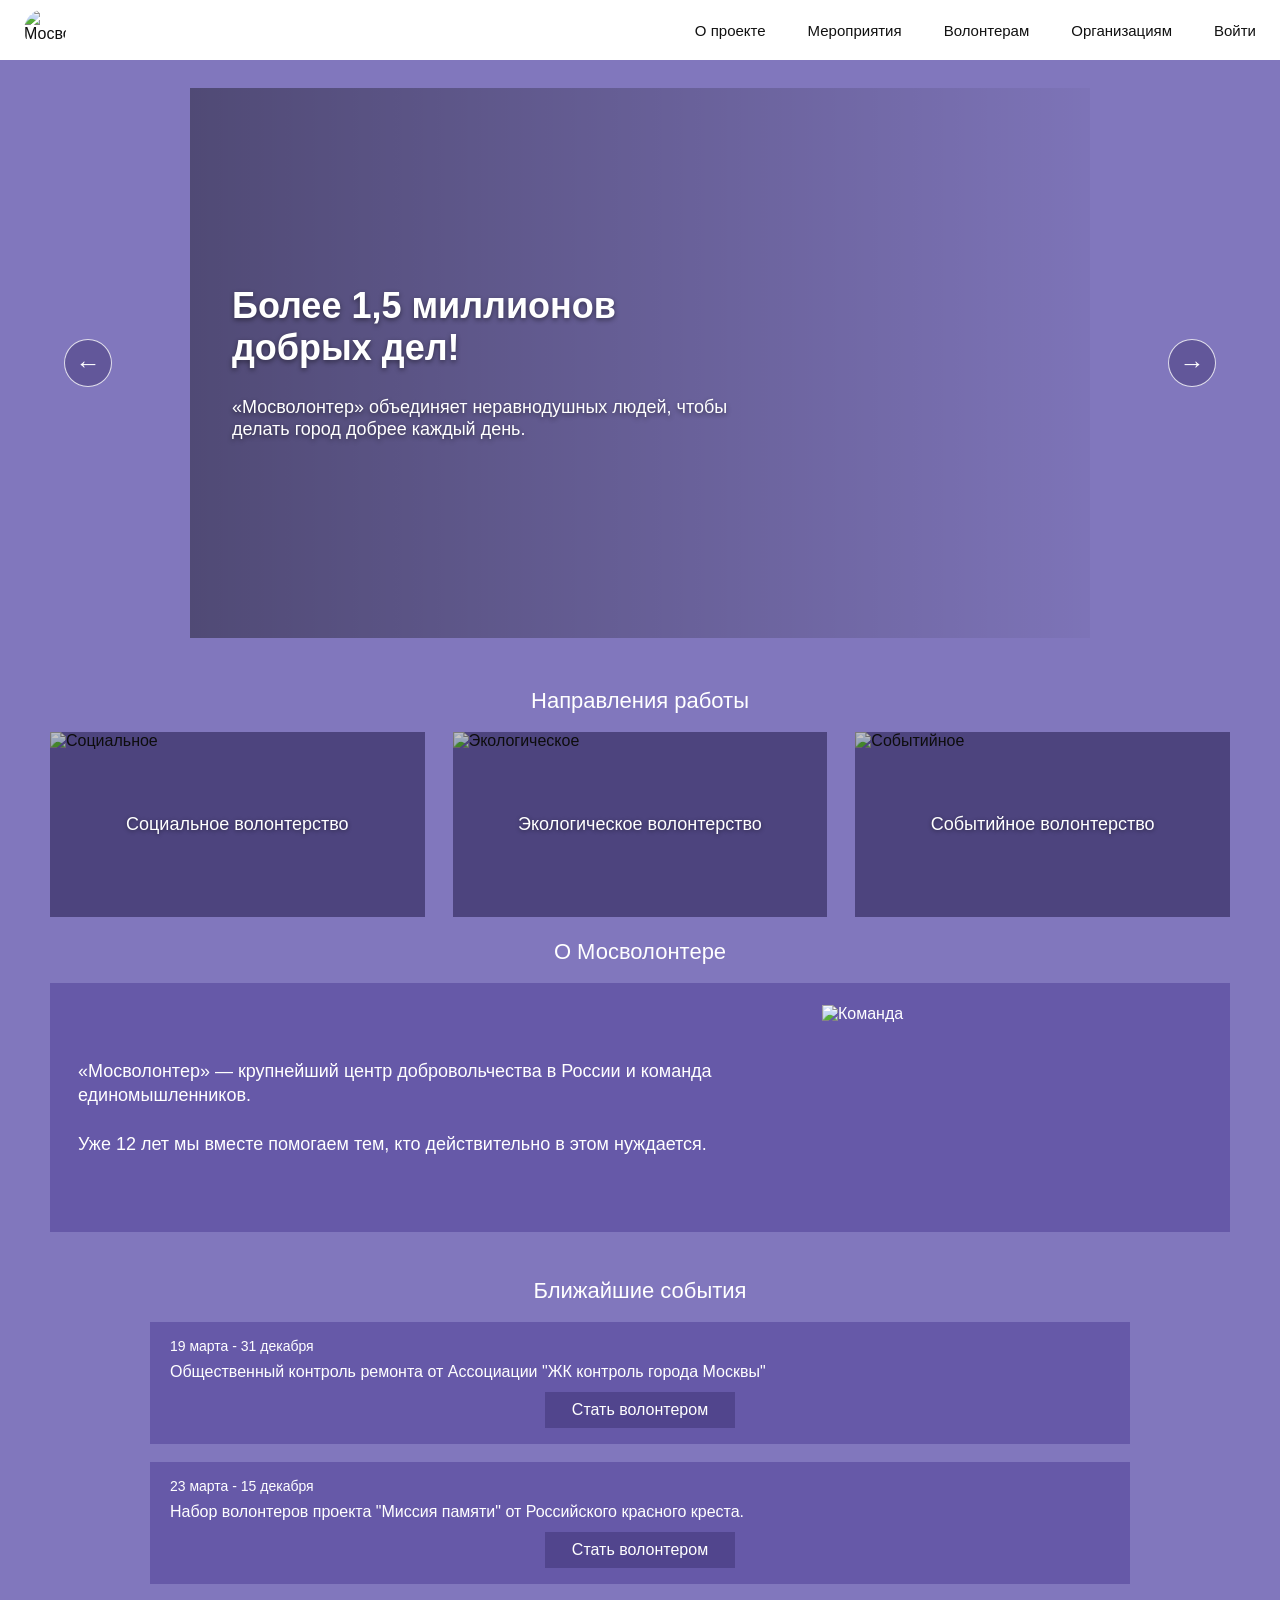
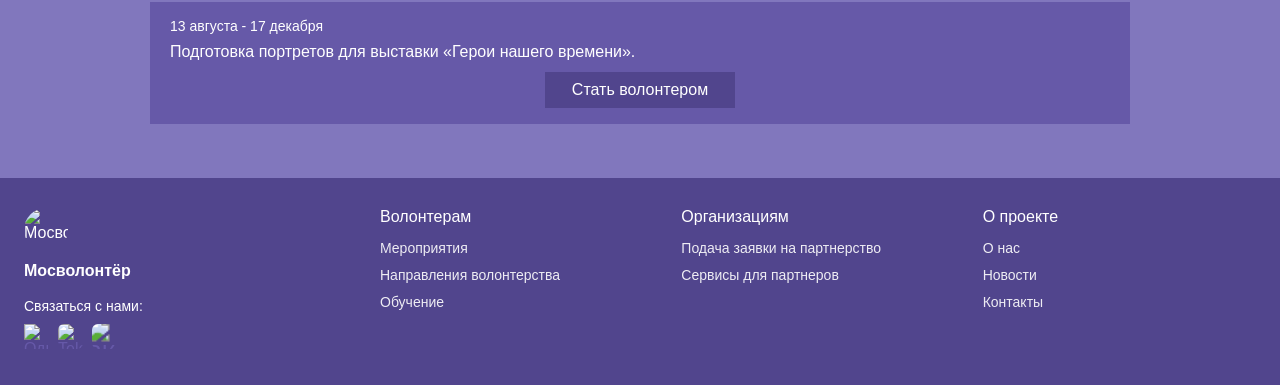
==== index.html @ cf92f69d "Add files via upload" ====
<!DOCTYPE html>
<html lang="ru">
<head>
    <meta charset="UTF-8">
    <meta name="viewport" content="width=device-width, initial-scale=1.0">
    <title>Мосволонтер - Главная</title>
    <link rel="stylesheet" href="style.css">
</head>
<body>
    <header class="header">
        <div class="logo">
            <img src="images/logo-matreshka.png" alt="Мосволонтер" class="logo-img">
        </div>
        <nav class="nav">
            <a href="#" id="nav-about">О проекте</a>
            <a href="#" id="nav-events">Мероприятия</a>
            <a href="#">Волонтерам</a>
            <a href="#">Организациям</a>
            <a href="login.html">Войти</a>
        </nav>
    </header>

        <section class="hero">
        <button class="slider-arrow slider-prev" type="button" aria-label="Предыдущий слайд" id="prevBtn">
            &#8592;
        </button>
        
        <div class="slider-container">
            <div class="slider-track" id="sliderTrack">
                <!-- Слайд 1 -->
                <div class="hero-slide" style="background-image: url('images/slide1.png');">
                    <div class="hero-copy">
                        <h1>Более 1,5 миллионов добрых дел!</h1>
                        <p>«Мосволонтер» объединяет неравнодушных людей, чтобы делать город добрее каждый день.</p>
                    </div>
                </div>
                <!-- Слайд 2 -->
                <div class="hero-slide" style="background-image: url('images/slide2.png');">
                    <div class="hero-copy">
                        <h1>Найди свое направление</h1>
                        <p>Свыше 10 сфер — от экологии до событийного волонтерства. Выбирай то, что откликается тебе.</p>
                    </div>
                </div>
                <!-- Слайд 3 -->
                <div class="hero-slide" style="background-image: url('images/slide3.png');">
                    <div class="hero-copy">
                        <h1>Москва помогает</h1>
                        <p>Помогай в сборе гуманитарной помощи для участников СВО  и жителей новых регионов.</p>
                    </div>
                </div>
                <!-- Слайд 4 -->
                <div class="hero-slide" style="background-image: url('images/slide4.png');">
                    <div class="hero-copy">
                        <h1>Твой путь начинается здесь</h1>
                        <p>Пройди бесплатные онлайн-курсы, получи книжку волонтера и открывай новые возможности.</p>
                    </div>
                </div>
            </div>
        </div>
        
        <button class="slider-arrow slider-next" type="button" aria-label="Следующий слайд" id="nextBtn">
            &#8594;
        </button>
    </section>

    <h2 class="section-title">Направления работы</h2>
    <div class="grid-container">
        <div class="card">
            <img src="images/direction-social.png" alt="Социальное" class="card-img">
            <h3>Социальное волонтерство</h3>
        </div>
        <div class="card">
            <img src="images/direction-eco.png" alt="Экологическое" class="card-img">
            <h3>Экологическое волонтерство</h3>
        </div>
        <div class="card">
            <img src="images/direction-event.png" alt="Событийное" class="card-img">
            <h3>Событийное волонтерство</h3>
        </div>
    </div>

    <h2 class="section-title" id="about">О Мосволонтере</h2>
    <div class="about-section">
        <div class="about-text">
            <p>«Мосволонтер» — крупнейший центр добровольчества в России и команда единомышленников.</p>
            <br>
            <p>Уже 12 лет мы вместе помогаем тем, кто действительно в этом нуждается.</p>
        </div>
        <img src="images/about.jpg" alt="Команда" class="about-img">
    </div>

    <h2 class="section-title" id="events">Ближайшие события</h2>
    <div class="events-container">
        <div class="event-item">
            <div class="event-info">
                <h4>19 марта - 31 декабря</h4>
                <p>Общественный контроль ремонта от Ассоциации "ЖК контроль города Москвы"</p>
            </div>
            <button class="btn btn-primary" onclick="window.location.href='register.html'">Стать волонтером</button>
        </div>
        <div class="event-item">
            <div class="event-info">
                <h4>23 марта - 15 декабря</h4>
                <p>Набор волонтеров проекта "Миссия памяти" от Российского красного креста.</p>
            </div>
            <button class="btn btn-primary" onclick="window.location.href='register.html'">Стать волонтером</button>
        </div>
        <div class="event-item">
            <div class="event-info">
                <h4>13 августа - 17 декабря</h4>
                <p>Подготовка портретов для выставки «Герои нашего времени».</p>
            </div>
            <button class="btn btn-primary" onclick="window.location.href='register.html'">Стать волонтером</button>
        </div>
    </div>

    <footer class="footer">
        <div class="footer-brand">
            <img src="images/logo.png" alt="Мосволонтер" class="footer-logo-img">
            <strong>Мосволонтёр</strong>
            <p>Связаться с нами:</p>
            <div class="social-links">
            <a href="#" aria-label="Одноклассники">
                <img src="images/ok.png" alt="Одноклассники">
            </a>
            <a href="#" aria-label="Telegram">
                <img src="images/tg.png" alt="Telegram">
            </a>
            <a href="#" aria-label="ВКонтакте">
                <img src="images/vk.png" width="30px" alt="ВКонтакте">
            </a>
</div>
        </div>
        <div class="footer-col">
            <h3>Волонтерам</h3>
            <a href="#">Мероприятия</a>
            <a href="#">Направления волонтерства</a>
            <a href="#">Обучение</a>
        </div>
        <div class="footer-col">
            <h3>Организациям</h3>
            <a href="#">Подача заявки на партнерство</a>
            <a href="#">Сервисы для партнеров</a>
        </div>
        <div class="footer-col">
            <h3>О проекте</h3>
            <a href="#">О нас</a>
            <a href="#">Новости</a>
            <a href="#">Контакты</a>
        </div>
    </footer>
    <script src="script.js"></script>
</body>
</html>
---- style.css ----
/* Общие настройки */
:root {
    --purple: #8177bd;
    --purple-dark: #6659a8;
    --purple-deep: #51458d;
    --white: #fff;
    --text: #111;
    --muted: #777;
}
* { margin: 0; padding: 0; box-sizing: border-box; }
html { scroll-behavior: smooth; }
body {
    min-height: 100vh;
    display: flex;
    flex-direction: column;
    background: var(--purple);
    color: var(--text);
    font-family: Arial, Helvetica, sans-serif;
}
a { color: var(--purple-dark); text-decoration: none; }
a:hover { text-decoration: underline; }

/* Шапка */
.header {
    height: 60px;
    flex: 0 0 60px;
    padding: 0 24px;
    display: flex;
    align-items: center;
    justify-content: space-between;
    gap: 24px;
    background: #fff;
    position: relative;
    z-index: 2;
}
.logo-img {
    width: 42px;
    height: 42px;
    object-fit: contain;   /* чтобы картинка не искажалась */
    display: block;
    border-radius: 50%;    /* если нужен круглый логотип */
}
.nav { display: flex; align-items: center; justify-content: flex-end; gap: clamp(16px, 4vw, 42px); }
.nav a { color: #111; font-size: 15px; white-space: nowrap; }

/* Главный экран */
/* Главный экран */
.hero {
    min-height: 315px;
    padding: 28px 64px;
    display: flex; align-items: center; justify-content: space-between;
    gap: 22px;
    background: #8177bd;
    overflow: hidden; /* Важно для слайдера */
}

/* Контейнер слайдера */
.slider-container {
    flex: 1;
    min-width: 0;
    max-width: 900px;
    overflow: hidden;
    position: relative;
}

/* Дорожка слайдов */
.slider-track {
    display: flex;
    transition: transform 0.4s ease-in-out;
    height: 100%;
}

.hero-slide {
    min-width: 100%;
    min-height: 550px;
    display: flex; align-items: center;
    padding: 28px 42px;
    background-size: cover;
    background-position: center;
    background-repeat: no-repeat;
    position: relative;
}

/* Градиентная заливка для затемнения картинки */
.hero-slide::before {
    content: "";
    position: absolute;
    inset: 0;
    background: linear-gradient(90deg, rgba(0,0,0,.38), rgba(0,0,0,.03));
    z-index: 1;
}

.hero-copy { 
    position: relative;
    z-index: 2;
    max-width: 540px; 
    color: #fff; 
    text-shadow: 0 2px 5px rgba(0,0,0,.45); 
}
.hero h1 { max-width: 500px; font-size: clamp(25px, 3vw, 36px); line-height: 1.15; margin-bottom: 28px; }
.hero p { max-width: 500px; font-size: 18px; line-height: 1.25; }

/* Стрелки слайдера */
.slider-arrow {
    width: 48px;
    height: 48px;
    flex-shrink: 0;
    display: flex;
    align-items: center;
    justify-content: center;
    border: 1px solid rgba(255, 255, 255, 0.8);
    border-radius: 50%;
    background: rgba(40, 30, 90, 0.35);
    color: #fff;
    font-size: 25px;
    font-weight: 300;
    cursor: pointer;
    transition: all 0.3s ease;
    z-index: 2;
}

.slider-arrow:hover {
    background: #fff;
    color: #6659a8;
    transform: scale(1.1);
}

/* Разделы главной */
.section-title {
    margin: 22px 0 18px;
    color: #fff; text-align: center; font-size: 22px; font-weight: 400;
}
.grid-container {
    max-width: 1180px; width: calc(100% - 48px);
    margin: 0 auto; padding: 0;
    display: grid; grid-template-columns: repeat(3, minmax(0, 1fr)); gap: 28px;
}
.card { height: 185px; position: relative; overflow: hidden; background: #6559a6; }
.card-img { width: 100%; height: 100%; display: block; object-fit: cover; }
.card::after { content: ""; position: absolute; inset: 0; background: rgba(0,0,0,.24); }
.card h3 {
    position: absolute; z-index: 1; inset: 0;
    display: flex; align-items: center; justify-content: center;
    padding: 18px; color: #fff; text-align: center; font-size: 18px; font-weight: 400;
    text-shadow: 0 1px 4px rgba(0,0,0,.45);
}
.about-section {
    max-width: 1180px; width: calc(100% - 48px);
    margin: 0 auto 24px; padding: 22px 28px;
    display: flex; align-items: center; gap: 30px;
    color: #fff; background: var(--purple-dark);
}
.about-text { flex: 1; font-size: 18px; line-height: 1.35; }
.about-text p + p { margin-top: 24px; }
.about-img { width: 38%; max-width: 380px; height: 205px; object-fit: cover; }
.events-container { max-width: 980px; width: calc(100% - 48px); margin: 0 auto 36px; }
.event-item {
    margin-bottom: 18px; padding: 16px 20px;
    background: var(--purple-dark); color: #fff;
    display: flex; flex-direction: column; align-items: center; gap: 10px;
    text-align: left;
}
.event-info { width: 100%; }
.event-info h4 { margin-bottom: 8px; font-size: 14px; font-weight: 400; }
.event-info p { font-size: 16px; line-height: 1.25; }
.event-item .btn { width: auto; min-width: 190px; margin: 0; padding: 9px 20px; }

/* Подвал */
.footer {
    margin-top: auto; padding: 30px 24px 36px;
    display: grid; grid-template-columns: 1.2fr 1fr 1fr 1fr;
    gap: 28px; background: var(--purple-deep); color: #fff;
}
.footer-brand { display: flex; flex-direction: column; align-items: flex-start; gap: 10px; }
.footer-logo-img {
    width: 44px;
    height: 44px;
    object-fit: contain;
    display: block;
    border-radius: 50%;
}
.footer-brand p { margin-top: 8px; font-size: 14px; }
.social-links { display: flex; gap: 9px; }
.social-links a {
    width: 25px;
    height: 25px;
    overflow: hidden;          /* обрезаем белые поля */
    border-radius: 6px;        /* под форму синего квадрата ВК */
    display: inline-flex;
    align-items: center;
    justify-content: center;
    background: none;
    padding: 0;
    flex: 0 0 25px;    
}
.social-links a:first-child {
    border-radius: 0;
}
.social-links img {
    width: 100%;
    height: 100%;
    object-fit: contain;
    display: block;
}
.social-links a[aria-label="ВКонтакте"] img {
    transform: scale(1.45);
    transform-origin: center;
}
.footer-col h3 { margin-bottom: 14px; font-size: 16px; font-weight: 400; }
.footer-col a { display: block; margin-bottom: 11px; color: #fff; font-size: 14px; opacity: .9; }

/* Страницы входа и регистрации */
.auth-wrapper {
    flex: 1; display: flex; justify-content: center; align-items: flex-start;
    padding: 28px 20px 55px;
}
.auth-card {
    width: 100%; max-width: 475px; padding: 26px 30px 14px;
    background: #fff;
}
.auth-card[style*="450px"] { max-width: 372px !important; padding: 24px 28px 20px; }
.auth-card h1 { margin-bottom: 12px; font-size: 25px; line-height: 1.2; font-weight: 500; }
.auth-card h2 { margin: 12px 0 8px; font-size: 20px; font-weight: 500; }
.input-group { display: flex; flex-direction: column; margin-bottom: 12px; }
.input-group label { margin-bottom: 8px; font-size: 16px; }
.input-group input[type="text"],
.input-group input[type="email"],
.input-group input[type="tel"],
.input-group input[type="password"] {
    width: 100%; height: 40px; padding: 7px 9px;
    border: 1px solid #888; border-radius: 0; background: #fff; font-size: 16px;
}
.input-group input:focus { outline: 1px solid var(--purple-dark); border-color: var(--purple-dark); }
.checkbox-group { display: flex; align-items: flex-start; gap: 8px; margin: 8px 0; font-size: 13px; line-height: 1.3; }
.checkbox-group input { width: 14px; height: 14px; flex: 0 0 14px; margin-top: 2px; accent-color: var(--purple-dark); }
.checkbox-group label { overflow-wrap: anywhere; }
.radio-container { display: flex; gap: 18px; }
.radio-label {
    display: flex; align-items: center; gap: 10px; width: auto;
    padding: 10px 12px; background: #e7e7e7; cursor: pointer; font-size: 14px;
}
.radio-label input[type="radio"] { width: 20px; height: 20px; accent-color: var(--purple-dark); }
#birthDate { max-width: 142px; }
.btn {
    display: block; width: 100%; padding: 11px 14px; margin: 12px 0;
    border: 0; border-radius: 0; text-align: center; font-size: 16px; cursor: pointer;
}
.btn-primary { color: #fff; background: var(--purple-dark); }
.btn-primary:hover { background: #51458d; }
.btn-outline { color: #111; background: #fff; border: 1px solid #888; }
.btn-outline:hover { background: #f2f2f2; }
.forgot-pass { display: block; margin: 2px 0 16px; font-size: 14px; }
.text-center { margin-top: 12px; text-align: center; font-size: 13px; }

/* Планшеты и телефоны */
@media (max-width: 760px) {
    .header { height: auto; min-height: 58px; padding: 8px 14px; gap: 12px; }
    .logo-icon { width: 36px; height: 36px; flex: 0 0 36px; }
    .nav { gap: 12px; flex-wrap: wrap; }
    .nav a { font-size: 12px; }
    .hero { min-height: 270px; padding: 22px 14px; gap: 10px; }
    .hero-slide { min-height: 210px; padding: 20px; }
    .hero p { font-size: 15px; }
    .slider-arrow { width: 30px; height: 30px; flex-basis: 30px; font-size: 24px; }
    .grid-container { grid-template-columns: repeat(2, minmax(0, 1fr)); gap: 14px; width: calc(100% - 32px); }
    .card { height: 145px; }
    .card h3 { font-size: 15px; }
    .about-section { width: calc(100% - 32px); padding: 18px; gap: 16px; }
    .about-text { font-size: 15px; }
    .about-img { width: 42%; height: 150px; }
    .events-container { width: calc(100% - 32px); }
    .footer { grid-template-columns: repeat(2, minmax(0, 1fr)); padding: 25px 18px; }
}
@media (max-width: 480px) {
    .header { align-items: flex-start; }
    .nav { justify-content: flex-end; gap: 7px 12px; }
    .nav a { font-size: 11px; }
    .hero { padding: 16px 8px; }
    .hero-slide { min-height: 190px; padding: 15px; }
    .hero h1 { font-size: 23px; margin-bottom: 14px; }
    .hero p { font-size: 13px; }
    .slider-arrow { width: 25px; height: 25px; flex-basis: 25px; font-size: 20px; }
    .section-title { font-size: 19px; }
    .grid-container { grid-template-columns: 1fr 1fr; gap: 10px; }
    .card { height: 115px; }
    .card h3 { font-size: 12px; padding: 8px; }
    .about-section { flex-direction: column; align-items: stretch; }
    .about-img { width: 100%; max-width: none; height: 180px; }
    .event-info p { font-size: 14px; }
    .footer { gap: 22px 14px; }
    .footer-col h3 { font-size: 14px; }
    .footer-col a { font-size: 12px; }
    .auth-wrapper { padding: 22px 12px 35px; }
    .auth-card, .auth-card[style*="450px"] { max-width: 100% !important; padding: 22px 18px 16px; }
}

/* Кнопки "Стать волонтером" — темнее фона блока */
.event-item .btn-primary {
    background: var(--purple-deep);   /* #51458d — как было при hover */
}

/* И при наведении делаем ещё темнее (или светлее — на выбор) */
.event-item .btn-primary:hover {
    background: #3f356e;              /* глубже и заметнее */
}
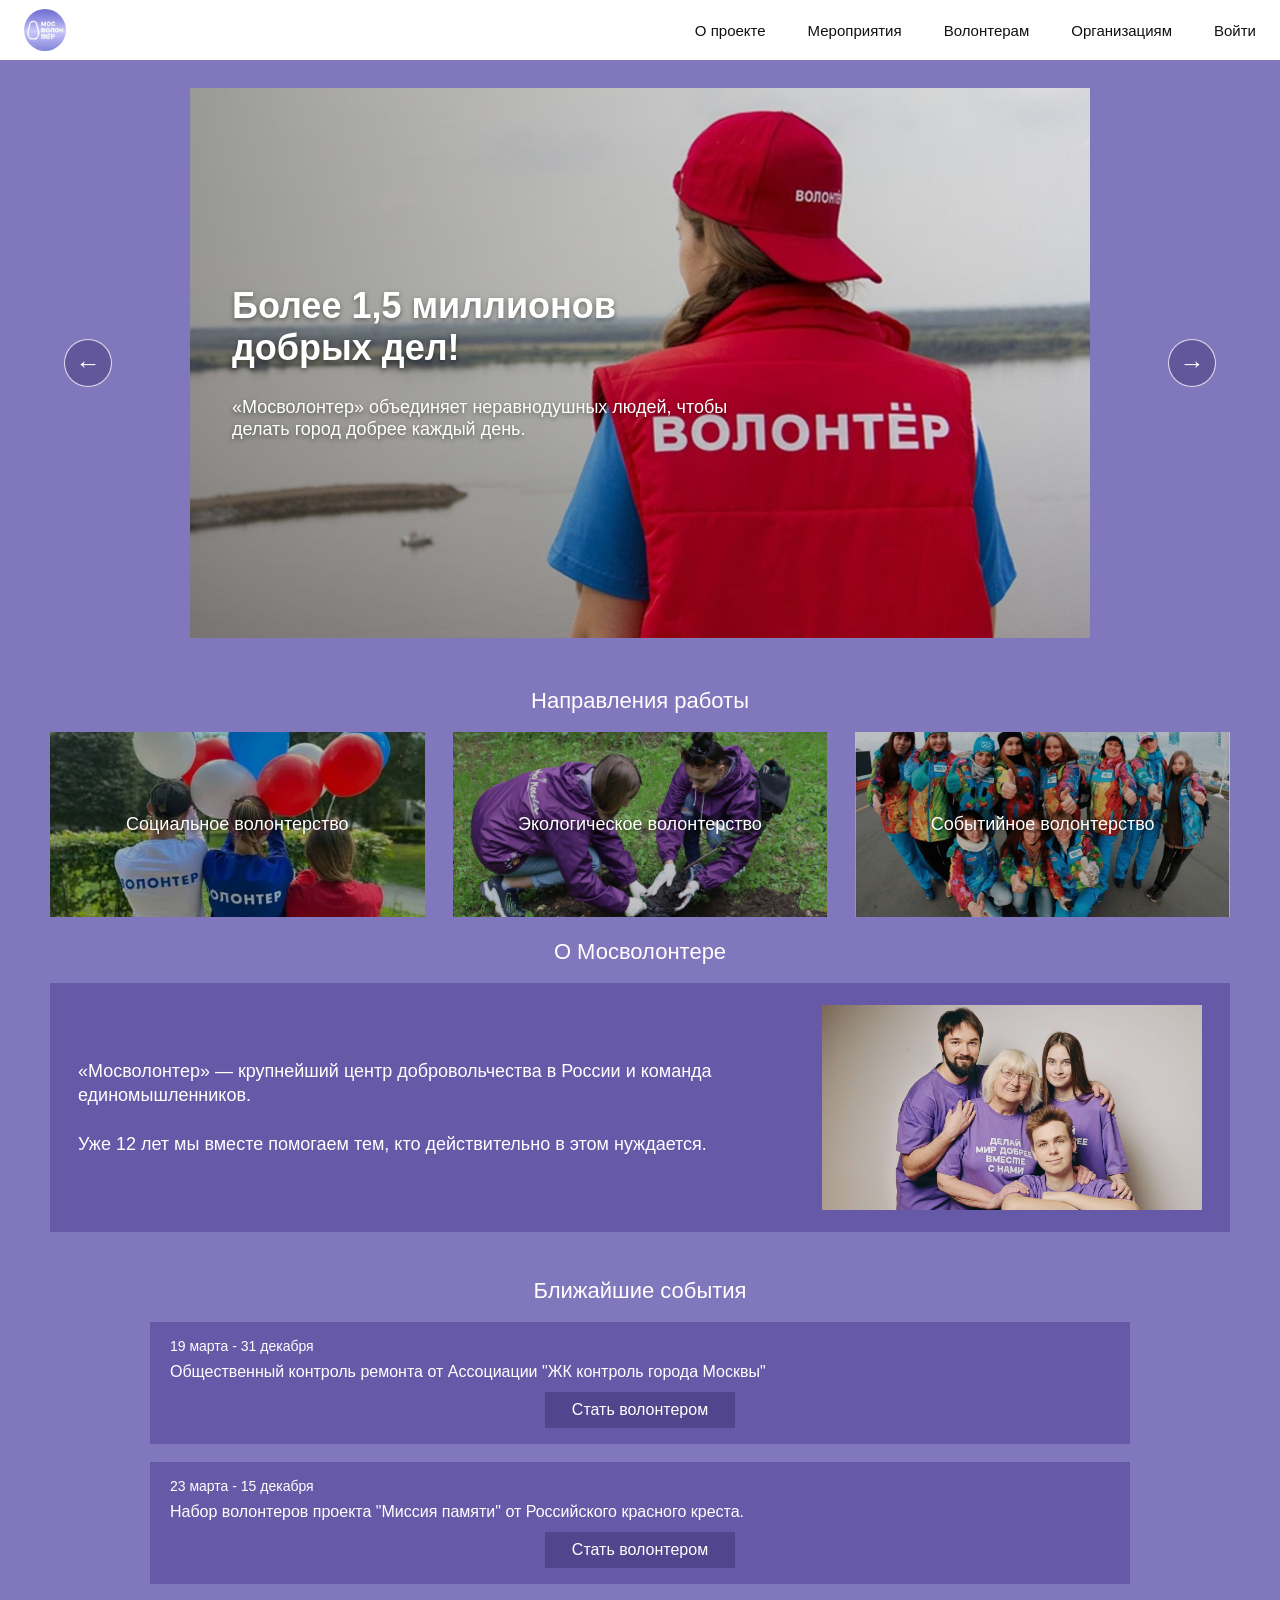
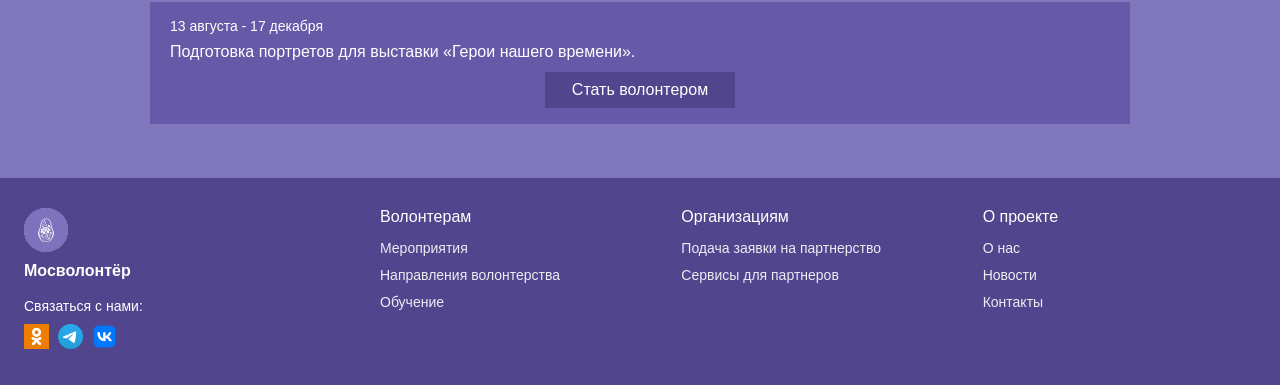
==== commit a35b983b: "Update index.html" ====
--- a/index.html
+++ b/index.html
@@ -9,7 +9,7 @@
 <body>
     <header class="header">
         <div class="logo">
-            <img src="images/logo-matreshka.png" alt="Мосволонтер" class="logo-img">
+            <img src="logo-matreshka.png" alt="Мосволонтер" class="logo-img">
         </div>
         <nav class="nav">
             <a href="#" id="nav-about">О проекте</a>
@@ -28,28 +28,28 @@
         <div class="slider-container">
             <div class="slider-track" id="sliderTrack">
                 <!-- Слайд 1 -->
-                <div class="hero-slide" style="background-image: url('images/slide1.png');">
+                <div class="hero-slide" style="background-image: url('slide1.png');">
                     <div class="hero-copy">
                         <h1>Более 1,5 миллионов добрых дел!</h1>
                         <p>«Мосволонтер» объединяет неравнодушных людей, чтобы делать город добрее каждый день.</p>
                     </div>
                 </div>
                 <!-- Слайд 2 -->
-                <div class="hero-slide" style="background-image: url('images/slide2.png');">
+                <div class="hero-slide" style="background-image: url('slide2.png');">
                     <div class="hero-copy">
                         <h1>Найди свое направление</h1>
                         <p>Свыше 10 сфер — от экологии до событийного волонтерства. Выбирай то, что откликается тебе.</p>
                     </div>
                 </div>
                 <!-- Слайд 3 -->
-                <div class="hero-slide" style="background-image: url('images/slide3.png');">
+                <div class="hero-slide" style="background-image: url('slide3.png');">
                     <div class="hero-copy">
                         <h1>Москва помогает</h1>
                         <p>Помогай в сборе гуманитарной помощи для участников СВО  и жителей новых регионов.</p>
                     </div>
                 </div>
                 <!-- Слайд 4 -->
-                <div class="hero-slide" style="background-image: url('images/slide4.png');">
+                <div class="hero-slide" style="background-image: url('slide4.png');">
                     <div class="hero-copy">
                         <h1>Твой путь начинается здесь</h1>
                         <p>Пройди бесплатные онлайн-курсы, получи книжку волонтера и открывай новые возможности.</p>
@@ -66,15 +66,15 @@
     <h2 class="section-title">Направления работы</h2>
     <div class="grid-container">
         <div class="card">
-            <img src="images/direction-social.png" alt="Социальное" class="card-img">
+            <img src="direction-social.png" alt="Социальное" class="card-img">
             <h3>Социальное волонтерство</h3>
         </div>
         <div class="card">
-            <img src="images/direction-eco.png" alt="Экологическое" class="card-img">
+            <img src="direction-eco.png" alt="Экологическое" class="card-img">
             <h3>Экологическое волонтерство</h3>
         </div>
         <div class="card">
-            <img src="images/direction-event.png" alt="Событийное" class="card-img">
+            <img src="direction-event.png" alt="Событийное" class="card-img">
             <h3>Событийное волонтерство</h3>
         </div>
     </div>
@@ -86,7 +86,7 @@
             <br>
             <p>Уже 12 лет мы вместе помогаем тем, кто действительно в этом нуждается.</p>
         </div>
-        <img src="images/about.jpg" alt="Команда" class="about-img">
+        <img src="about.jpg" alt="Команда" class="about-img">
     </div>
 
     <h2 class="section-title" id="events">Ближайшие события</h2>
@@ -116,18 +116,18 @@
 
     <footer class="footer">
         <div class="footer-brand">
-            <img src="images/logo.png" alt="Мосволонтер" class="footer-logo-img">
+            <img src="logo.png" alt="Мосволонтер" class="footer-logo-img">
             <strong>Мосволонтёр</strong>
             <p>Связаться с нами:</p>
             <div class="social-links">
             <a href="#" aria-label="Одноклассники">
-                <img src="images/ok.png" alt="Одноклассники">
+                <img src="ok.png" alt="Одноклассники">
             </a>
             <a href="#" aria-label="Telegram">
-                <img src="images/tg.png" alt="Telegram">
+                <img src="tg.png" alt="Telegram">
             </a>
             <a href="#" aria-label="ВКонтакте">
-                <img src="images/vk.png" width="30px" alt="ВКонтакте">
+                <img src="vk.png" width="30px" alt="ВКонтакте">
             </a>
 </div>
         </div>
